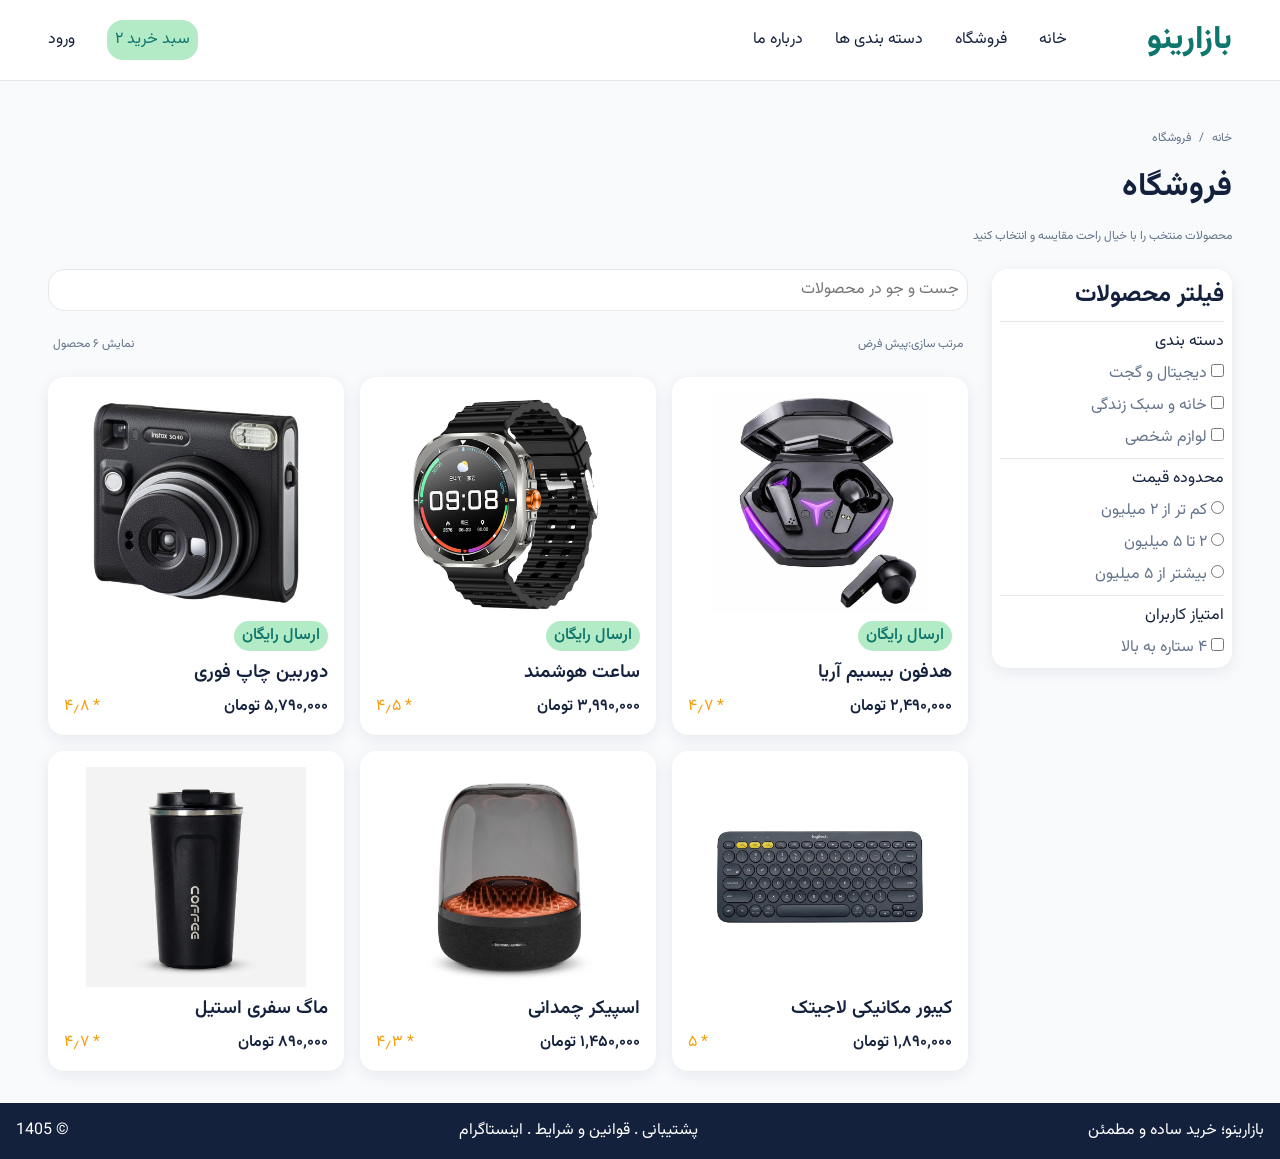
==== index.html @ bd492fee "Add index page" ====
<!doctype html>
<html lang="fa" dir="rtl">
  <head>
    <meta charset="UTF-8" />
    <meta name="viewport" content="width=device-width, initial-scale=1.0" />
    <title>همه محصولات | بازارینو</title>
    <link rel="stylesheet" href="./css/cssreset.css" />
    <link rel="stylesheet" href="./css/font.css" />
    <link rel="stylesheet" href="./css/style.css" />
    <link rel="stylesheet" href="./css/responsive.css" />
  </head>
  <body>
    <header class="main-header">
      <nav class="main-header__navbar">
        <div class="main-header__rightside">
          <div class="main-header__logo"><a href="#">بازارینو</a></div>
          <a href="./products.html" class="main-header__link">خانه</a>
          <a href="./products.html" class="main-header__link">فروشگاه</a>
          <a href="#" class="main-header__link">دسته بندی ها</a>
          <a href="#" class="main-header__link">درباره ما</a>
        </div>
        <div class="main-header__leftside">
          <div class="main-header__cart">
            <a href="#" class="main-header__link">سبد خرید</a>
            <span class="main-header__cart-count">۲</span>
          </div>
          <a href="./rigester.html" class="main-header__link">ورود</a>
        </div>
      </nav>
    </header>
    <header class="mobile-header">
      <label class="mobile-header__menue">
        <svg
          xmlns="http://www.w3.org/2000/svg"
          width="24"
          height="24"
          viewBox="0 0 24 24"
          fill="none"
          stroke="currentColor"
          stroke-width="2"
          stroke-linecap="round"
          stroke-linejoin="round"
          class="lucide lucide-menu preview-icon"
        >
          <path d="M4 5h16" />
          <path d="M4 12h16" />
          <path d="M4 19h16" />
        </svg>
        <input type="checkbox" />
      </label>
      <div class="mobile-header__logo"><a href="#">بازارینو</a></div>
      <div class="mobile-header__cart">
        <a href="#" class="mobile-header__link">
          <svg
            xmlns="http://www.w3.org/2000/svg"
            width="24"
            height="24"
            viewBox="0 0 24 24"
            fill="none"
            stroke="currentColor"
            stroke-width="2"
            stroke-linecap="round"
            stroke-linejoin="round"
            class="lucide lucide-shopping-cart preview-icon"
          >
            <path
              d="m2.05 2.05 1.099-.028a1 1 0 0 1 1.008.815l2.69 14.347A1 1 0 0 0 7.83 18H18"
            />
            <path
              d="M4.563 5h16.435a1 1 0 0 1 .981 1.204l-1.026 6.226A2 2 0 0 1 18.962 14H6.25"
            />
            <circle cx="18" cy="20" r="2" />
            <circle cx="8" cy="20" r="2" />
          </svg>
          <span class="mobile-header__cart-count">۲</span>
        </a>
      </div>
      <nav class="mobile-header__nav">
        <a href="./products.html" class="main-header__link">خانه</a>
        <a href="./rigester.html" class="main-header__link">ورود</a>
        <a href="./products.html" class="main-header__link">فروشگاه</a>
        <a href="#" class="main-header__link">دسته بندی ها</a>
        <a href="#" class="main-header__link">درباره ما</a>
        <div class="mobile__filters">
          <h2>فیلتر محصولات</h2>
          <form action="/" method="get">
            <fieldset>
              <legend>دسته بندی</legend>
              <label
                ><input
                  type="checkbox"
                  name="category"
                  value="digital-gadgets"
                />
                دیجیتال و گجت
              </label>
              <label>
                <input type="checkbox" name="category" value="home-lifestyle" />
                خانه و سبک زندگی
              </label>
              <label>
                <input type="checkbox" name="category" value="personal-stuff" />
                لوازم شخصی
              </label>
            </fieldset>
            <fieldset>
              <legend>محدوده قیمت</legend>

              <label
                ><input type="radio" name="price" value="under-2-million" />
                کم تر از ۲ میلیون
              </label>
              <label>
                <input type="radio" name="price" value="2-to-5-million" />
                ۲ تا ۵ میلیون
              </label>
              <label>
                <input type="radio" name="price" value="over-5-million" />
                بیشتر از ۵ میلیون
              </label>
            </fieldset>
            <fieldset>
              <legend>امتیاز کاربران</legend>
              <label>
                <input type="checkbox" name="only-more-than-4-star-products" />
                ۴ ستاره به بالا
              </label>
            </fieldset>
            <button>اعمال فیلتر</button>
          </form>
        </div>
      </nav>
    </header>
    <label class="mobile-search-bar">
      <input type="search" placeholder="جست و جو در محصولات" />
    </label>

    <main class="main">
      <nav class="main__breadcrumb" aria-label="مسیر راهنما">
        <ol>
          <li><a href="./products.html">خانه</a></li>
          <li aria-current="page">فروشگاه</li>
        </ol>
      </nav>
      <h1 class="main__title">فروشگاه</h1>
      <p class="main__discription">
        محصولات منتخب را با خیال راحت مقایسه و انتخاب کنید
      </p>
      <div class="main__products">
        <aside class="main__side-bar">
          <h2>فیلتر محصولات</h2>
          <form action="/" method="get">
            <fieldset>
              <legend>دسته بندی</legend>
              <label
                ><input
                  type="checkbox"
                  name="category"
                  value="digital-gadgets"
                />
                دیجیتال و گجت
              </label>
              <label>
                <input type="checkbox" name="category" value="home-lifestyle" />
                خانه و سبک زندگی
              </label>
              <label>
                <input type="checkbox" name="category" value="personal-stuff" />
                لوازم شخصی
              </label>
            </fieldset>
            <fieldset>
              <legend>محدوده قیمت</legend>

              <label
                ><input type="radio" name="price" value="under-2-million" />
                کم تر از ۲ میلیون
              </label>
              <label>
                <input type="radio" name="price" value="2-to-5-million" />
                ۲ تا ۵ میلیون
              </label>
              <label>
                <input type="radio" name="price" value="over-5-million" />
                بیشتر از ۵ میلیون
              </label>
            </fieldset>
            <fieldset>
              <legend>امتیاز کاربران</legend>
              <label>
                <input type="checkbox" name="only-more-than-4-star-products" />
                ۴ ستاره به بالا
              </label>
            </fieldset>
          </form>
        </aside>
        <div class="main__shop">
          <div class="main__search-bar">
            <label>
              <input type="search" placeholder="جست و جو در محصولات" />
            </label>
            <div class="main__search-info">
              <span>مرتب سازی:پیش فرض</span>
              <span>نمایش ۶ محصول</span>
            </div>
          </div>
          <div class="main__product-cards">
            <article class="main__product">
              <a href="./product.html" class="main__product-link">
                <img
                  src="./photo/aire-pod.webp"
                  alt="Black wireless earbuds with RGB lightsing"
                  class="main__product-img"
                />
                <span class="main__free-shipping">ارسال رایگان</span>
                <h3 class="main__product-title">هدفون بیسیم آریا</h3>
                <div class="main__product-details">
                  <p class="main__product-price">۲٬۴۹۰٬۰۰۰ تومان</p>
                  <span class="main__product-rate">۴٫۷ *</span>
                </div>
              </a>
            </article>

            <article class="main__product">
              <a href="/" class="main__product-link">
                <img
                  src="./photo/watch.webp"
                  alt="black smart watch  "
                  class="main__product-img"
                />
                <span class="main__free-shipping">ارسال رایگان</span>
                <h3 class="main__product-title">ساعت هوشمند</h3>
                <div class="main__product-details">
                  <p class="main__product-price">۳٬۹۹۰٬۰۰۰ تومان</p>
                  <span class="main__product-rate">۴٫۵ *</span>
                </div>
              </a>
            </article>
            <article class="main__product">
              <a href="#" class="main__product-link">
                <img
                  src="./photo/camera.webp"
                  alt="orange camera"
                  class="main__product-img"
                />
                <span class="main__free-shipping">ارسال رایگان </span>
                <h3 class="main__product-title">دوربین چاپ فوری</h3>
                <div class="main__product-details">
                  <p class="main__product-price">۵٬۷۹۰٬۰۰۰ تومان</p>
                  <span class="main__product-rate">۴٫۸ *</span>
                </div>
              </a>
            </article>
            <article class="main__product">
              <a href="#" class="main__product-link">
                <img
                  src="./photo/keybord.webp"
                  alt="logitex black mecanical keybord"
                  class="main__product-img"
                />
                <h3 class="main__product-title">کیبور مکانیکی لاجیتک</h3>
                <div class="main__product-details">
                  <p class="main__product-price">۱٬۸۹۰٬۰۰۰ تومان</p>
                  <span class="main__product-rate">۵ *</span>
                </div>
              </a>
            </article>
            <article class="main__product">
              <a href="#" class="main__product-link">
                <img
                  src="./photo/speeker.webp"
                  alt="case speeker whit rgb lightin"
                  class="main__product-img"
                />
                <h3 class="main__product-title">اسپیکر چمدانی</h3>
                <div class="main__product-details">
                  <p class="main__product-price">۱٬۴۵۰٬۰۰۰ تومان</p>
                  <span class="main__product-rate">۴٫۳ *</span>
                </div></a
              >
            </article>
            <article class="main__product">
              <a href="#" class="main__product-link">
                <img
                  src="./photo/cofee-mog.webp"
                  alt="black mog fot coffe"
                  class="main__product-img"
                />
                <h3 class="main__product-title">ماگ سفری استیل</h3>
                <div class="main__product-details">
                  <p class="main__product-price">۸۹۰٬۰۰۰ تومان</p>
                  <span class="main__product-rate">۴٫۷ *</span>
                </div>
              </a>
            </article>
          </div>
        </div>
      </div>
    </main>
    <footer class="footer">
      <p class="footer__copy">1405 &copy;</p>
      <div class="footer__links">
        <a href="#">پشتیبانی</a>
        .
        <a href="#">قوانین و شرایط</a>
        .
        <a href="#">اینستاگرام</a>
      </div>
      <a href="/" class="footer__link">بازارینو؛ خرید ساده و مطمئن</a>
    </footer>
  </body>
</html>
---- css/cssreset.css ----
*,
*::before,
*::after {
  box-sizing: border-box;
  margin: 0;
  padding: 0;
}

html {
  -webkit-text-size-adjust: 100%;
  text-size-adjust: 100%;
  scroll-behavior: smooth;
}

body {
  min-height: 100vh;
  line-height: 1.5;
  font-family: sans-serif;
  -webkit-font-smoothing: antialiased;
}

img,
picture,
video,
canvas,
svg {
  display: block;
  max-width: 100%;
}

img,
video {
  height: auto;
}

input,
button,
textarea,
select {
  font: inherit;
}

button,
input,
select,
textarea {
  color: inherit;
}

button {
  cursor: pointer;
}

a {
  color: inherit;
  text-decoration: none;
}

ul,
ol {
  list-style: none;
}

textarea {
  resize: vertical;
}

table {
  border-collapse: collapse;
  border-spacing: 0;
}

[hidden] {
  display: none !important;
}
---- css/font.css ----
@font-face {
    font-family: vazirmatn;
    src: url(./Vazirmatn[wght].woff2);
    font-weight: 100 900;
    font-style: normal;
    font-display: swap;
}
---- css/style.css ----
:root {
  --color-primary: #0f766e;
  --color-primary-light: #31ca645e;
  --color-accent: #f59e0b;
  --color-text: #14213d;
  --color-text-muted: #64748b;
  --color-background: #f8fafc;
  --color-surface: #ffffff;
  --color-border: #e5e7eb;
  --color-success: #16a34a;
  --color-error: #dc2626;
  --font-family: "Vazirmatn", sans-serif;
  --font-weight-regular: 400;
  --font-weight-semibold: 600;
  --font-weight-bold: 700;
  --font-weight-extrabold: 800;
  --spacing-1: 8px;
  --spacing-2: 16px;
  --spacing-3: 24px;
  --spacing-4: 32px;
  --spacing-5: 48px;
  --radius-card: 16px;
  --shadow-soft: 0 4px 16px rgb(20 33 61 / 8%);
  --shadow-primary: 0 0 0 3px rgb(15 118 110 / 15%);
}
body {
  min-height: 100vh;
  display: flex;
  flex-direction: column;
  background-color: var(--color-background);
  color: var(--color-text);
  font-family: var(--font-family);
}
.main-header {
  padding: var(--spacing-2) 3rem;
  border-bottom: var(--color-border) 1px solid;
  background-color: var(--color-surface);
  position: sticky;
  top: 0;
}
.main-header__navbar {
  display: flex;
  justify-content: space-between;
  align-items: center;
}

.main-header__rightside,
.main-header__leftside {
  display: flex;
  align-items: center;
  gap: var(--spacing-4);
}
.main-header__logo {
  font-size: 2rem;
  font-weight: var(--font-weight-extrabold);
  color: var(--color-primary);
  margin-left: var(--spacing-5);
}
.main-header__cart {
  background-color: var(--color-primary-light);
  color: var(--color-primary);
  padding: var(--spacing-1);
  border-radius: var(--spacing-2);
}
.main-header__cart:hover {
  box-shadow: var(--shadow-primary);
}
.main-header__link {
  position: relative;
}
.main-header__link::after {
  content: "";
  position: absolute;
  background-color: var(--color-primary);
  bottom: -5px;
  right: 0;
  height: 2px;
  width: 0;
  transition: width 0.3s ease;
}
.main-header__link:hover::after {
  width: 100%;
}
.main-header__cart .main-header__link::after {
  display: none;
}
.main__breadcrumb,
.main__title {
  margin: var(--spacing-2) 0;
}

.main__breadcrumb > ol {
  display: flex;
  align-items: center;
  gap: var(--spacing-1);
}
.main__breadcrumb li {
  color: var(--color-text-muted);
  font-size: 12px;
}
.main__breadcrumb li + li::before {
  content: "/";
  margin-left: var(--spacing-1);
}

.main {
  padding: 2rem 3rem;
  flex: 1;
}
.main__discription {
  color: var(--color-text-muted);
  font-size: 12px;
  margin: var(--spacing-2) 0;
}
.main__products {
  display: grid;
  margin-top: var(--spacing-3);
  grid-template-columns: 240px 1fr;
  gap: var(--spacing-3);
}
.main__product-cards {
  display: grid;
  grid-template-columns: repeat(3, 1fr);
  gap: var(--spacing-2);
}
.main__search-bar input {
  padding: var(--spacing-1);
  border: 1px solid var(--color-border);
  border-radius: var(--radius-card);
  width: 100%;
  outline: none;
  background-color: var(--color-surface);
}
.main__search-bar input:focus {
  border-color: var(--color-primary);
}
.main__search-info {
  display: flex;
  justify-content: space-between;
  color: var(--color-text-muted);
  font-size: 12px;
  padding: 0 5px;
  margin: var(--spacing-3) 0;
}
.main__product-img {
  width: 100%;
  object-fit: contain;
  overflow: hidden;
  height: 220px;
}
.main__product {
  background-color: var(--color-surface);
  display: flex;
  flex-direction: column;
  border-radius: var(--radius-card);
  padding: var(--spacing-2);
  box-shadow: var(--shadow-soft);
}
.main__product-link {
  display: flex;
  flex-direction: column;
  gap: var(--spacing-1);
}
.main__product-details {
  display: flex;
  justify-content: space-between;
}
.main__product-details > p,
.main__product-title {
  font-weight: var(--font-weight-semibold);
}
.main__product-rate {
  direction: ltr;
  color: var(--color-accent);
}
.main__free-shipping {
  background-color: var(--color-primary-light);
  color: var(--color-primary);
  border-radius: var(--radius-card);
  padding: 3px 8px;
  align-self: start;
  font-weight: var(--font-weight-semibold);
}

.main__side-bar {
  display: flex;
  align-self: start;
  flex-direction: column;
  position: sticky;
  top: 200px;
  background-color: var(--color-surface);
  border-radius: var(--radius-card);
  padding: var(--spacing-1);
  box-shadow: var(--shadow-soft);
}
.main__side-bar fieldset {
  display: flex;
  flex-direction: column;
  border: none;
  gap: var(--spacing-1);
  margin-top: var(--spacing-1);
  color: var(--color-text-muted);
}
fieldset > legend {
  color: var(--color-text);
}
.main__side-bar fieldset > legend:first-child {
  width: 100%;
  border-top: 1px solid var(--color-border);
  padding-top: var(--spacing-1);
}
.main__side-bar fieldset label:nth-child(2) {
  margin-top: var(--spacing-1);
}
input[type="checkbox"],
input[type="radio"] {
  accent-color: var(--color-primary);
}
.footer {
  width: 100%;
  direction: ltr;
  display: flex;
  justify-content: space-between;
  align-items: center;
  background-color: var(--color-text);
  color: var(--color-surface);
  padding: var(--spacing-2);
}
.main-product {
  width: 90%;
  margin-inline: auto;
}
.main-product__details {
  margin-top: var(--spacing-4);
  display: grid;
  grid-template-columns: 1fr 2fr;
  gap: var(--spacing-4);
  align-items: start;
}

.main-product__product-photo {
  display: grid;
  grid-template-columns: 80px minmax(0, 1fr);
  gap: var(--spacing-2);
  align-items: start;
}

.main-product__thumbnails-img {
  width: 100%;
  border-radius: var(--radius-card);
  box-shadow: var(--shadow-soft);
  margin: var(--spacing-1) 0;
}
.main-product__main-img {
  width: 100%;
  max-height: 420px;
  object-fit: contain;
  border-radius: var(--radius-card);
  box-shadow: var(--shadow-soft);
  background-color: var(--color-surface);
}
.main-product__thumbnail {
  background: none;
  border: none;
  padding: 0;
  font: inherit;
}
.main-product__thumbnail:first-child .main-product__thumbnails-img {
  border: solid 1px var(--color-primary);
}
.main-product__product-info {
  display: flex;
  flex-direction: column;
  gap: var(--spacing-2);
}

.main-product__hotsell-label {
  padding: 2px 5px;
  background-color: var(--color-primary-light);
  color: var(--color-primary);
  border-radius: var(--radius-card);
  font-weight: var(--font-weight-semibold);
  align-self: start;
}
.main-product__rate-info {
  display: flex;
  gap: var(--spacing-1);
}
.main-product__rate-star {
  color: var(--color-accent);
}
.main-product__rate-number,
.main-product__comments-number {
  color: var(--color-text-muted);
}
.main-product__description {
  max-width: 80%;
  color: var(--color-text-muted);
}
.main-product__purchase-section {
  display: flex;
  align-items: center;
  gap: var(--spacing-2);
}
.main-product__add-to-cart {
  border: none;
  background-color: var(--color-primary);
  color: var(--color-surface);
  padding: 12px 14px;
  border-radius: var(--radius-card);
}
.main-product__add-to-cart:hover {
  box-shadow: var(--shadow-primary);
}
.main-product__stock {
  display: flex;
  color: var(--color-success);
  gap: var(--spacing-1);
}
.main-product__stock::before {
  content: "●";
}

.main-product__comments-container {
  display: flex;
  flex-direction: column;
  margin-top: var(--spacing-5);
  gap: var(--spacing-2);
}
.main-product__user-review {
  display: flex;
  flex-direction: column;
  gap: var(--spacing-1);
  padding: var(--spacing-2) var(--spacing-3);
  background-color: var(--color-surface);
  border-radius: var(--radius-card);
  box-shadow: var(--shadow-soft);
}
.main-product__user-info {
  display: flex;
  gap: var(--spacing-1);
}
.main_product__user-rate {
  color: var(--color-accent);
}
.main_product__user-comment {
  color: var(--color-text-muted);
}
.register {
  display: flex;
  justify-content: center;
  align-items: center;
  min-height: calc(100vh - 160px);
}
.register__title,
.register__text {
  text-align: center;
}

.register__text {
  color: var(--color-text-muted);
}
.register__form {
  text-align: right;
  width: 100%;
  max-width: 25rem;
  padding: var(--spacing-4);
  border-radius: var(--radius-card);
  box-shadow: var(--shadow-soft);
  background-color: var(--color-surface);
  display: flex;
  flex-direction: column;
  gap: var(--spacing-2);
}
.register__form label {
  margin-top: var(--spacing-2);
  display: block;
  text-align: right;
  font-weight: var(--font-weight-bold);
}
.register__form input {
  display: block;
  width: 100%;
  border-radius: 10px;
  padding: var(--spacing-1) var(--spacing-1);
  border: 1px solid var(--color-border);
  margin-top: 5px;
  text-align: left;
}
.register__button {
  display: flex;
  gap: var(--spacing-2);
  margin-top: var(--spacing-3);
}

.register__button button {
  flex: 1;
  padding: var(--spacing-1) var(--spacing-3);
  border-radius: 10px;
  border: 1px solid var(--color-primary);
  font-weight: var(--font-weight-bold);
}
.register__button button:hover {
  box-shadow: var(--shadow-primary);
}
.register__button button:first-child {
  color: var(--color-primary);
}
.register__button button:not(:first-child) {
  background-color: var(--color-primary);
  color: var(--color-surface);
}
.register__form input:focus {
  outline: none;
  border-color: var(--color-primary);
  box-shadow: var(--shadow-primary);
}
.register__form input:user-valid {
  border-color: var(--color-success);
}
.register__form input:user-invalid {
  border-color: var(--color-error);
}
/* /*صرفا برای جدا کردن دو قسمت و فارت پیچ نشدن /*/
.mobile-header {
  display: none;
}
.mobile-header__nav {
  display: none;
}
.mobile-search-bar {
  display: none;
}
---- css/responsive.css ----
@media (min-width: 769px) and (max-width: 1100px) {
  .main-product__product-photo {
    grid-template-columns: minmax(0, 1fr);
    justify-items: center;
  }

  .main-product__main-img {
    width: 100%;
    max-width: 420px;
  }

  .main-product__thumbnails {
    display: grid;
    grid-template-columns: repeat(3, minmax(0, 1fr));
    width: 100%;
    max-width: 420px;
    gap: var(--spacing-1);
  }

  .main-product__thumbnails-img {
    width: 100%;
    margin: 0;
  }
  .main__product-cards {
    grid-template-columns: repeat(2, minmax(0, 1fr));
  }
}

@media (max-width: 768px) {
  .main-header {
    display: none;
  }
  .mobile-header__logo {
    align-self: center;
    font-size: 1.5rem;
    font-weight: var(--font-weight-semibold);
    color: var(--color-primary);
  }

  .main__shop {
    display: flex;
    flex-direction: column;
  }
  .main__products {
    display: flex;
    flex-direction: column;
    align-items: center;
  }
  .main__product-cards {
    display: grid;
    grid-template-columns: 1fr;
  }
  .main__side-bar {
    display: none;
  }
  .mobile-header {
    display: grid;
    grid-template-rows: auto auto;
    align-items: center;
    grid-template-columns: 1fr 1fr 1fr;
    text-align: center;
    padding: 16px 16px;
    border-bottom: var(--color-border) 1px solid;
    background-color: var(--color-surface);
    position: sticky;
    top: 0;
  }
  .mobile-header__menue input[type="checkbox"] {
    appearance: none;
  }

  .mobile-header__menue {
    display: flex;
    justify-content: flex-start;
    align-items: center;
  }
  .mobile-header__cart {
    text-align: left;
    align-self: center;
    width: fit-content;
    justify-self: end;
    background-color: var(--color-primary-light);
    color: var(--color-primary);
    padding: 2px 5px;
    border-radius: 8px;
  }
  .mobile-header__link {
    display: flex;
    align-items: center;
    gap: 4px;
    direction: ltr;
  }
  .mobile-header__cart-count {
    display: inline-flex;
    align-items: center;
    justify-content: center;
    width: 20px;
    height: 20px;
    border-radius: 50%;
    background-color: var(--color-primary);
    color: var(--color-surface);
    font-size: 0.75rem;
    font-weight: var(--font-weight-semibold);
  }
  .mobile-header__menue svg {
    color: var(--color-primary);
  }
  .main__search-bar {
    display: none;
  }
  .mobile-search-bar input {
    padding: var(--spacing-1);
    border: 1px solid var(--color-border);
    border-radius: var(--radius-card);
    width: 100%;
    outline: none;
    background-color: var(--color-surface);
    margin-top: 5px;
    margin-bottom: 0;
  }
  .mobile-search-bar input:focus {
    border-color: var(--color-primary);
  }
  .main__breadcrumb {
    margin-top: 0;
  }
  .main {
    flex: 1;
    padding: 1rem;
  }
  .main__title {
    text-align: center;
  }
  .main__discription {
    text-align: center;
  }
  .footer {
    display: flex;
    flex-direction: column;
    align-items: center;
    gap: 12px;
    padding: 16px;
    text-align: center;
  }

  .footer__links {
    display: flex;
    flex-wrap: wrap;
    justify-content: center;
    align-items: center;
    gap: 8px;
  }
  .footer__link {
    display: none;
  }
  .mobile-header__nav {
    position: absolute;
    width: 50%;
    height: calc(100vh - 60px);
    right: 0;
    top: 100%;
    box-sizing: border-box;
    display: flex;
    flex-direction: column;
    align-items: flex-start;
    gap: 16px;
    padding: 16px;
    background-color: var(--color-surface);
    text-align: right;
    z-index: 10;
    box-shadow: var(--shadow-soft);

    transform: translateX(100%);
    visibility: hidden;
    transition:
      transform 0.3s ease,
      visibility 0.3s ease;
    overflow-y: auto;
  }
  .mobile-header__nav a {
    width: 100%;
    padding: 3px 5px;
    border-radius: 8px;
    display: inline-block;
    color: var(--color-primary);
    text-decoration: none;
    box-shadow: var(--shadow-primary);
  }
  .mobile-header__menue:has(input:checked) ~ .mobile-header__nav {
    transform: translateX(0);
    visibility: visible;
  }
  .mobile-search-bar {
    display: block;
  }
  .mobile__filters {
    width: 100%;
    display: flex;
    align-self: start;
    flex-direction: column;
    background-color: var(--color-surface);
    border-radius: var(--radius-card);
    padding: var(--spacing-1);
    box-shadow: var(--shadow-primary);
  }
  .mobile__filters h2 {
    font-size: medium;
  }
  .mobile__filters fieldset {
    display: flex;
    flex-direction: column;
    border: none;
    gap: var(--spacing-1);
    margin-top: var(--spacing-1);
    color: var(--color-text-muted);
  }
  .mobile__filters legend {
    margin-bottom: 3px;
  }
  .mobile__filters button {
    border: none;
    width: 100%;
    border-radius: 8px;
    background-color: var(--color-primary);
    color: var(--color-surface);
    font-weight: bold;
    padding: 3px 2px;
    margin-top: 8px;
  }
  .main-product__product-info {
    display: flex;
    flex-direction: column;
    align-items: center;
  }
  .main-product__details {
    display: flex;
    flex-direction: column;
  }
  .main-product__product-photo {
    display: flex;
    flex-direction: column;
  }
  .main-product__thumbnails {
    display: grid;
    grid-template-columns: 1fr 1fr 1fr;
    object-fit: contain;
    gap: 3px;
  }
  .main-product__product-photo {
    width: 100%;
    display: flex;
    flex-direction: column;
    align-items: center;
  }

  .main-product__main-img {
    display: block;
    width: 100%;
    max-width: none;
    margin-inline: auto;
  }

  .main-product__thumbnails {
    width: 100%;
    max-width: 420px;
    margin-inline: auto;
  }
  .main-product__hotsell-label {
    display: none;
  }
  .main-product__product-name {
    font-size: x-large;
    text-align: center;
  }
  .main-product__rate-info {
    display: flex;
    justify-content: center;
    align-items: center;
  }
  .main-product__description {
    display: flex;
    width: 100%;
    justify-content: space-around;
    text-align: center;
  }
  .main-product__purchase-section {
    display: flex;
    flex-direction: column;
    gap: 20px;
  }
}
/* /*برای عدم فارت پیچ شدن/* */

@media (prefers-color-scheme: dark) {
  :root {
    --color-primary: #2dd4bf;
    --color-primary-light: #31ca645e;
    --color-accent: #f59e0b;
    --color-text: #e2e8f0;
    --color-text-muted: #94a3b8;
    --color-background: #0f172a;
    --color-footer-background: #05080e;
    --color-surface: #1e293b;
    --color-border: #334155;
    --color-success: #16a34a;
    --color-error: #dc2626;
    --shadow-soft: 0 4px 16px rgb(0 0 0 / 20%);
    --shadow-primary: 0 0 0 3px rgb(45 212 191 / 15%);
  }
  .footer {
    background-color: var(--color-footer-background);
    color: var(--color-text);
  }
  .register__form input {
    color: var(--color-background);
  }
  .register__form input:focus {
    outline: 3px solid rgb(15 118 110 / 20%);
    border: 2px solid var(--color-primary);
  }
  .register__form input:user-valid {
    border: 2px solid var(--color-success);
  }
  .register__form input:user-invalid {
    border: 2px solid var(--color-error);
  }
}
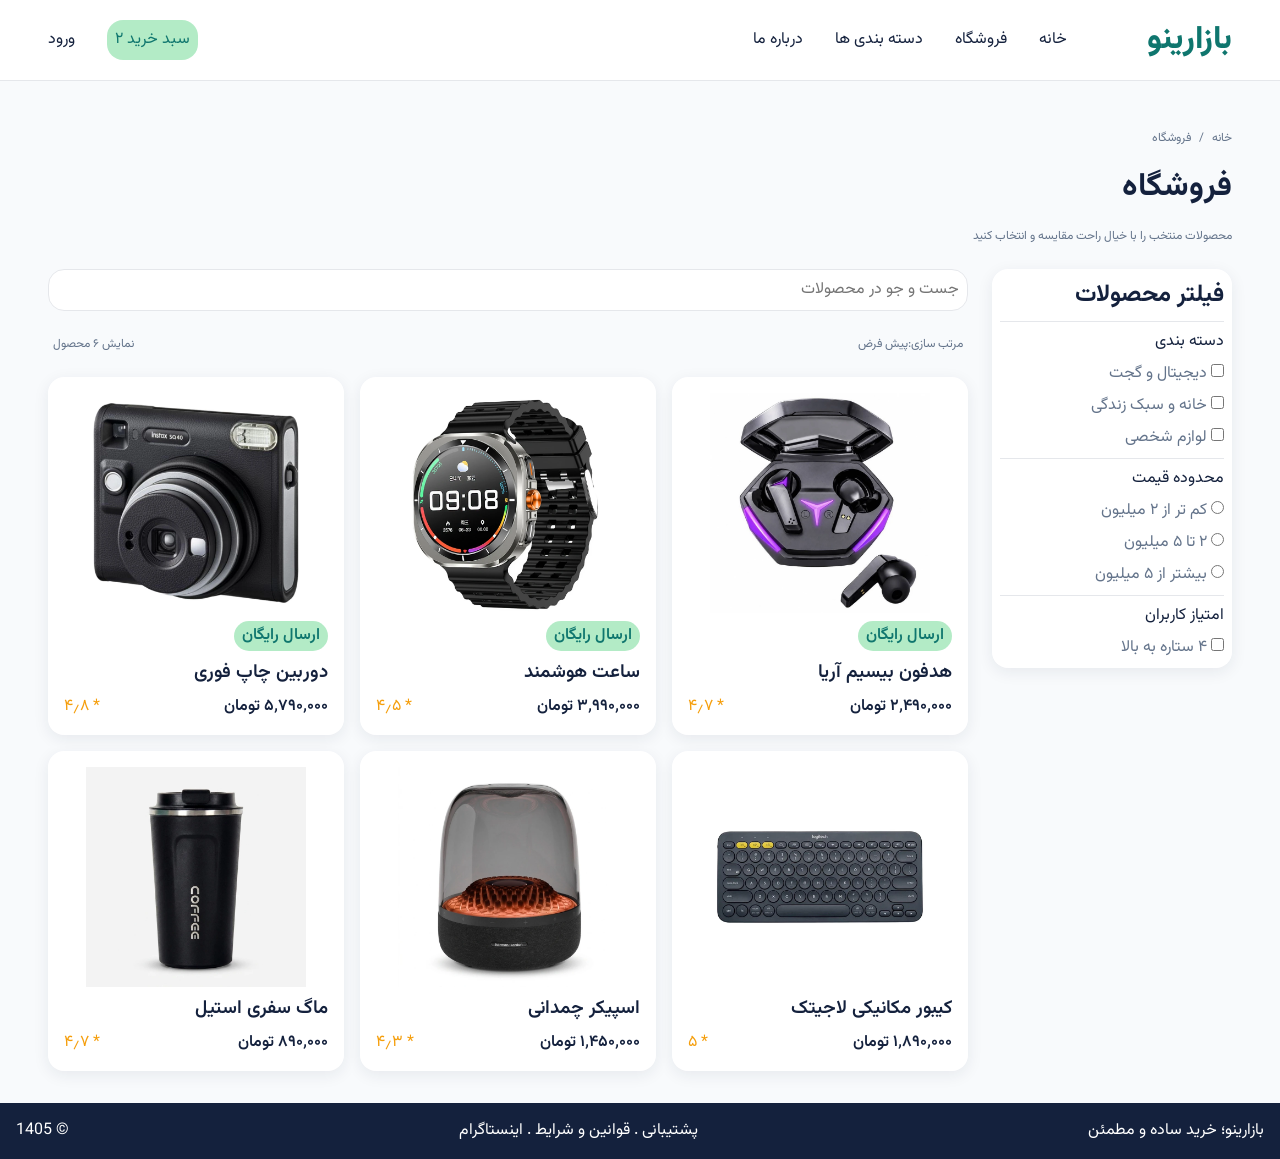
==== commit 6b99b8d0: "add CSS animations and polish styles" ====
--- a/index.html
+++ b/index.html
@@ -13,9 +13,11 @@
     <header class="main-header">
       <nav class="main-header__navbar">
         <div class="main-header__rightside">
-          <div class="main-header__logo"><a href="#">بازارینو</a></div>
-          <a href="./products.html" class="main-header__link">خانه</a>
-          <a href="./products.html" class="main-header__link">فروشگاه</a>
+          <div class="main-header__logo">
+            <a href="./index.html">بازارینو</a>
+          </div>
+          <a href="./index.html" class="main-header__link">خانه</a>
+          <a href="./index.html" class="main-header__link">فروشگاه</a>
           <a href="#" class="main-header__link">دسته بندی ها</a>
           <a href="#" class="main-header__link">درباره ما</a>
         </div>
@@ -48,7 +50,7 @@
         </svg>
         <input type="checkbox" />
       </label>
-      <div class="mobile-header__logo"><a href="#">بازارینو</a></div>
+      <div class="mobile-header__logo"><a href="./index.html">بازارینو</a></div>
       <div class="mobile-header__cart">
         <a href="#" class="mobile-header__link">
           <svg
@@ -76,9 +78,9 @@
         </a>
       </div>
       <nav class="mobile-header__nav">
-        <a href="./products.html" class="main-header__link">خانه</a>
+        <a href="./index.html" class="main-header__link">خانه</a>
         <a href="./rigester.html" class="main-header__link">ورود</a>
-        <a href="./products.html" class="main-header__link">فروشگاه</a>
+        <a href="./index.html" class="main-header__link">فروشگاه</a>
         <a href="#" class="main-header__link">دسته بندی ها</a>
         <a href="#" class="main-header__link">درباره ما</a>
         <div class="mobile__filters">
@@ -138,7 +140,7 @@
     <main class="main">
       <nav class="main__breadcrumb" aria-label="مسیر راهنما">
         <ol>
-          <li><a href="./products.html">خانه</a></li>
+          <li><a href="./index.html">خانه</a></li>
           <li aria-current="page">فروشگاه</li>
         </ol>
       </nav>
@@ -209,7 +211,7 @@
               <a href="./product.html" class="main__product-link">
                 <img
                   src="./photo/aire-pod.webp"
-                  alt="Black wireless earbuds with RGB lightsing"
+                  alt="Black wireless earbuds with RGB lightning"
                   class="main__product-img"
                 />
                 <span class="main__free-shipping">ارسال رایگان</span>
@@ -222,7 +224,7 @@
             </article>
 
             <article class="main__product">
-              <a href="/" class="main__product-link">
+              <a href="./product.html" class="main__product-link">
                 <img
                   src="./photo/watch.webp"
                   alt="black smart watch  "
@@ -237,7 +239,7 @@
               </a>
             </article>
             <article class="main__product">
-              <a href="#" class="main__product-link">
+              <a href="./product.html" class="main__product-link">
                 <img
                   src="./photo/camera.webp"
                   alt="orange camera"
@@ -252,7 +254,7 @@
               </a>
             </article>
             <article class="main__product">
-              <a href="#" class="main__product-link">
+              <a href="./product.html" class="main__product-link">
                 <img
                   src="./photo/keybord.webp"
                   alt="logitex black mecanical keybord"
@@ -266,7 +268,7 @@
               </a>
             </article>
             <article class="main__product">
-              <a href="#" class="main__product-link">
+              <a href="./product.html" class="main__product-link">
                 <img
                   src="./photo/speeker.webp"
                   alt="case speeker whit rgb lightin"
@@ -280,7 +282,7 @@
               >
             </article>
             <article class="main__product">
-              <a href="#" class="main__product-link">
+              <a href="./product.html" class="main__product-link">
                 <img
                   src="./photo/cofee-mog.webp"
                   alt="black mog fot coffe"
@@ -306,7 +308,9 @@
         .
         <a href="#">اینستاگرام</a>
       </div>
-      <a href="/" class="footer__link">بازارینو؛ خرید ساده و مطمئن</a>
+      <a href="./index.html" class="footer__link"
+        >بازارینو؛ خرید ساده و مطمئن</a
+      >
     </footer>
   </body>
 </html>
--- a/css/style.css
+++ b/css/style.css
@@ -1,3 +1,5 @@
+@import url(./animotion.css);
+
 :root {
   --color-primary: #0f766e;
   --color-primary-light: #31ca645e;
--- a/css/responsive.css
+++ b/css/responsive.css
@@ -1,3 +1,5 @@
+@import url(./animotion.css);
+
 @media (min-width: 769px) and (max-width: 1100px) {
   .main-product__product-photo {
     grid-template-columns: minmax(0, 1fr);
@@ -266,7 +268,8 @@
     margin-inline: auto;
   }
   .main-product__hotsell-label {
-    display: none;
+    /* display: none; */
+    align-self: center;
   }
   .main-product__product-name {
     font-size: x-large;
@@ -289,7 +292,6 @@
     gap: 20px;
   }
 }
-/* /*برای عدم فارت پیچ شدن/* */
 
 @media (prefers-color-scheme: dark) {
   :root {
